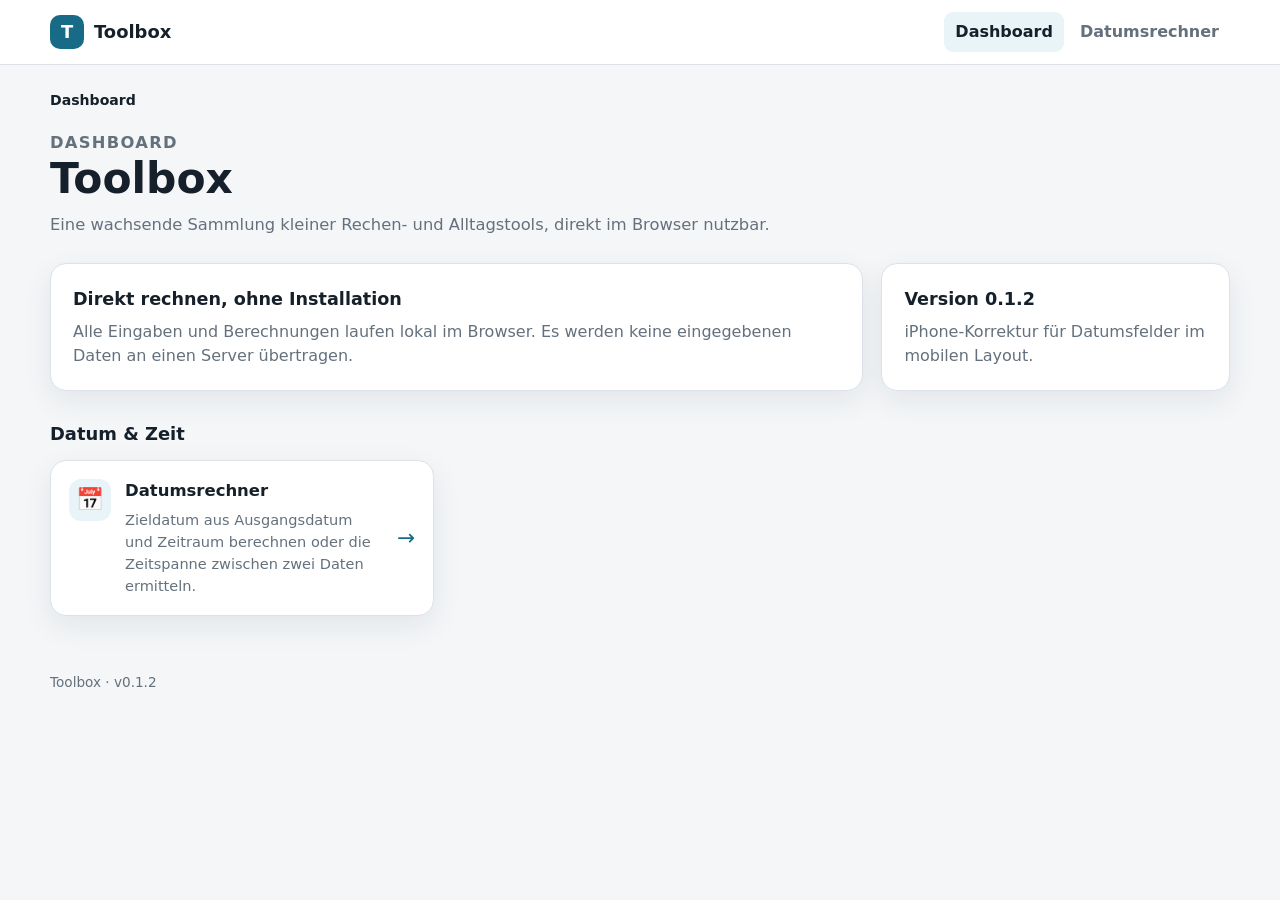
==== docs/index.html @ d1ec39c9 "v.0.1.2 fix iOS date input width" ====
<!doctype html>
<html lang="de">
<head>
  <meta charset="utf-8">
  <meta name="viewport" content="width=device-width, initial-scale=1">
  <meta name="description" content="Toolbox – persönliche Sammlung browserbasierter Rechen- und Alltagstools.">
  <title>Toolbox – Dashboard</title>
  <link rel="stylesheet" href="css/base.css">
  <link rel="stylesheet" href="css/navigation.css">
  <link rel="stylesheet" href="css/dashboard.css">
</head>
<body>
  <div data-site-header></div>

  <main>
    <nav class="breadcrumbs" aria-label="Breadcrumb" data-breadcrumbs></nav>

    <header class="page-heading">
      <p class="page-heading__eyebrow">Dashboard</p>
      <h1>Toolbox</h1>
      <p>Eine wachsende Sammlung kleiner Rechen- und Alltagstools, direkt im Browser nutzbar.</p>
    </header>

    <section class="dashboard-intro" aria-label="Projektübersicht">
      <div class="dashboard-intro__main">
        <h2>Direkt rechnen, ohne Installation</h2>
        <p>Alle Eingaben und Berechnungen laufen lokal im Browser. Es werden keine eingegebenen Daten an einen Server übertragen.</p>
      </div>
      <div class="dashboard-intro__side">
        <h2>Version 0.1.2</h2>
        <p>iPhone-Korrektur für Datumsfelder im mobilen Layout.</p>
      </div>
    </section>

    <div data-tool-dashboard>
      <p class="empty-state">Tools werden geladen …</p>
    </div>
  </main>

  <footer class="site-footer">Toolbox · v0.1.2</footer>

  <script type="module" src="js/navigation.js"></script>
  <script type="module" src="js/dashboard.js"></script>
</body>
</html>
---- docs/css/base.css ----
:root {
  color-scheme: light dark;
  --bg: #f4f6f8;
  --surface: #ffffff;
  --surface-soft: #f8fafb;
  --text: #16202a;
  --text-muted: #64717d;
  --border: #dce2e7;
  --accent: #176b87;
  --accent-strong: #0f536a;
  --accent-soft: #e8f4f7;
  --danger: #a22929;
  --danger-soft: #fff0f0;
  --shadow: 0 10px 30px rgba(23, 37, 48, 0.08);
  --radius: 16px;
  --radius-small: 10px;
  --content-width: 1180px;
}

* {
  box-sizing: border-box;
}

html {
  min-height: 100%;
  background: var(--bg);
}

body {
  min-height: 100vh;
  margin: 0;
  font-family: Inter, ui-sans-serif, system-ui, -apple-system, BlinkMacSystemFont, "Segoe UI", sans-serif;
  color: var(--text);
  background: var(--bg);
  line-height: 1.5;
}

a {
  color: inherit;
}

button,
input,
select {
  font: inherit;
}

button,
input,
select,
a {
  -webkit-tap-highlight-color: transparent;
}

main {
  width: min(calc(100% - 32px), var(--content-width));
  margin: 0 auto;
  padding: 24px 0 56px;
}

.page-heading {
  margin: 18px 0 26px;
}

.page-heading__eyebrow {
  margin: 0 0 4px;
  color: var(--accent);
  font-size: 0.82rem;
  font-weight: 800;
  letter-spacing: 0.08em;
  text-transform: uppercase;
}

.page-heading h1 {
  margin: 0;
  font-size: clamp(1.8rem, 4vw, 2.65rem);
  line-height: 1.12;
}

.page-heading p {
  max-width: 760px;
  margin: 10px 0 0;
  color: var(--text-muted);
  font-size: 1.02rem;
}

.panel {
  border: 1px solid var(--border);
  border-radius: var(--radius);
  background: var(--surface);
  box-shadow: var(--shadow);
}

.panel__header {
  padding: 20px 22px 0;
}

.panel__header h2 {
  margin: 0;
  font-size: 1.22rem;
}

.panel__header p {
  margin: 6px 0 0;
  color: var(--text-muted);
}

.panel__body {
  padding: 20px 22px 22px;
}

.field {
  display: grid;
  min-width: 0;
  gap: 7px;
  align-content: start;
}

.field label {
  font-weight: 700;
}

.field__hint {
  color: var(--text-muted);
  font-size: 0.86rem;
}

input,
select {
  width: 100%;
  min-width: 0;
  max-width: 100%;
  min-height: 46px;
  padding: 9px 11px;
  border: 1px solid var(--border);
  border-radius: var(--radius-small);
  color: var(--text);
  background: var(--surface);
}

input[type="date"] {
  display: block;
  inline-size: 100%;
  min-inline-size: 0;
  max-inline-size: 100%;
}

input:focus,
select:focus,
button:focus-visible,
a:focus-visible {
  outline: 3px solid color-mix(in srgb, var(--accent) 34%, transparent);
  outline-offset: 2px;
}

.primary-button {
  min-height: 46px;
  padding: 10px 18px;
  border: 0;
  border-radius: var(--radius-small);
  color: white;
  background: var(--accent);
  font-weight: 800;
  cursor: pointer;
}

.primary-button:hover {
  background: var(--accent-strong);
}

.form-message {
  margin: 2px 0 0;
  padding: 10px 12px;
  border-radius: var(--radius-small);
  font-size: 0.92rem;
}

.form-message--error {
  color: var(--danger);
  background: var(--danger-soft);
}

.error-box {
  display: grid;
  gap: 4px;
  padding: 16px;
  border: 1px solid color-mix(in srgb, var(--danger) 35%, var(--border));
  border-radius: var(--radius-small);
  color: var(--danger);
  background: var(--danger-soft);
}

.site-footer {
  width: min(calc(100% - 32px), var(--content-width));
  margin: 0 auto;
  padding: 0 0 28px;
  color: var(--text-muted);
  font-size: 0.85rem;
}

@media (prefers-color-scheme: dark) {
  :root {
    --bg: #10161b;
    --surface: #182127;
    --surface-soft: #131b20;
    --text: #edf3f6;
    --text-muted: #a7b4bc;
    --border: #314049;
    --accent: #4fa9c8;
    --accent-strong: #69b8d3;
    --accent-soft: #17313a;
    --danger: #ff9d9d;
    --danger-soft: #351c1c;
    --shadow: 0 12px 30px rgba(0, 0, 0, 0.22);
  }
}

@media (max-width: 640px) {
  main {
    width: min(calc(100% - 24px), var(--content-width));
    padding-top: 16px;
  }

  .page-heading {
    margin-top: 12px;
  }

  .panel__header,
  .panel__body {
    padding-left: 16px;
    padding-right: 16px;
  }

  .site-footer {
    width: min(calc(100% - 24px), var(--content-width));
  }
}
---- docs/css/navigation.css ----
.site-header {
  position: sticky;
  top: 0;
  z-index: 50;
  border-bottom: 1px solid var(--border);
  background: color-mix(in srgb, var(--surface) 94%, transparent);
  backdrop-filter: blur(14px);
}

.site-header__inner {
  width: min(calc(100% - 32px), var(--content-width));
  min-height: 64px;
  margin: 0 auto;
  display: flex;
  align-items: center;
  gap: 24px;
}

.site-brand {
  display: inline-flex;
  align-items: center;
  gap: 10px;
  color: var(--text);
  text-decoration: none;
  font-size: 1.12rem;
  font-weight: 850;
}

.site-brand__mark {
  display: grid;
  width: 34px;
  height: 34px;
  place-items: center;
  border-radius: 10px;
  color: white;
  background: var(--accent);
  font-weight: 900;
}

.topnav {
  display: flex;
  align-items: center;
  gap: 5px;
  margin-left: auto;
}

.topnav__link {
  padding: 8px 11px;
  border-radius: 9px;
  color: var(--text-muted);
  text-decoration: none;
  font-weight: 700;
}

.topnav__link:hover,
.topnav__link.is-active {
  color: var(--text);
  background: var(--accent-soft);
}

.menu-button {
  display: none;
  width: 44px;
  height: 44px;
  margin-left: auto;
  padding: 10px;
  border: 1px solid var(--border);
  border-radius: 11px;
  background: var(--surface);
  cursor: pointer;
}

.menu-button span {
  display: block;
  height: 2px;
  margin: 4px 0;
  border-radius: 2px;
  background: var(--text);
}

.breadcrumbs {
  display: flex;
  flex-wrap: wrap;
  align-items: center;
  gap: 7px;
  min-height: 24px;
  color: var(--text-muted);
  font-size: 0.88rem;
}

.breadcrumbs__link {
  color: var(--text-muted);
  text-decoration: none;
}

.breadcrumbs__link:hover {
  color: var(--accent);
  text-decoration: underline;
}

.breadcrumbs__current {
  color: var(--text);
  font-weight: 700;
}

.mobile-nav,
.mobile-nav-backdrop {
  display: none;
}

@media (max-width: 760px) {
  .site-header__inner {
    width: min(calc(100% - 24px), var(--content-width));
  }

  .topnav {
    display: none;
  }

  .menu-button {
    display: block;
  }

  .mobile-nav-backdrop:not([hidden]) {
    position: fixed;
    inset: 64px 0 0;
    z-index: 55;
    display: block;
    background: rgba(0, 0, 0, 0.36);
  }

  .mobile-nav:not([hidden]) {
    position: fixed;
    top: 64px;
    right: 0;
    bottom: 0;
    z-index: 60;
    display: block;
    width: min(86vw, 340px);
    overflow-y: auto;
    padding: 16px;
    border-left: 1px solid var(--border);
    background: var(--surface);
    box-shadow: -12px 0 30px rgba(0, 0, 0, 0.15);
  }

  .menu-open {
    overflow: hidden;
  }

  .mobile-nav__top {
    padding: 4px 4px 13px;
    border-bottom: 1px solid var(--border);
  }

  .mobile-nav__title {
    font-size: 1.06rem;
    font-weight: 850;
  }

  .mobile-nav__group {
    padding: 15px 0 4px;
  }

  .mobile-nav__heading {
    margin: 0 6px 6px;
    color: var(--text-muted);
    font-size: 0.73rem;
    letter-spacing: 0.08em;
    text-transform: uppercase;
  }

  .mobile-nav__link {
    display: block;
    padding: 11px 12px;
    border-radius: 10px;
    color: var(--text);
    text-decoration: none;
    font-weight: 700;
  }

  .mobile-nav__link:hover,
  .mobile-nav__link.is-active {
    background: var(--accent-soft);
  }
}
---- docs/css/dashboard.css ----
.dashboard-intro {
  display: grid;
  grid-template-columns: minmax(0, 1.4fr) minmax(260px, 0.6fr);
  gap: 18px;
  margin: 8px 0 30px;
}

.dashboard-intro__main,
.dashboard-intro__side {
  padding: 22px;
  border: 1px solid var(--border);
  border-radius: var(--radius);
  background: var(--surface);
  box-shadow: var(--shadow);
}

.dashboard-intro__main h2,
.dashboard-intro__side h2 {
  margin: 0 0 7px;
  font-size: 1.1rem;
}

.dashboard-intro__main p,
.dashboard-intro__side p {
  margin: 0;
  color: var(--text-muted);
}

.dashboard-section {
  margin-top: 28px;
}

.dashboard-section__header {
  display: flex;
  align-items: center;
  margin-bottom: 12px;
}

.dashboard-section__header h2 {
  margin: 0;
  font-size: 1.12rem;
}

.tool-grid {
  display: grid;
  grid-template-columns: repeat(3, minmax(0, 1fr));
  gap: 14px;
}

.tool-card {
  display: grid;
  grid-template-columns: auto 1fr auto;
  gap: 14px;
  min-height: 132px;
  padding: 18px;
  border: 1px solid var(--border);
  border-radius: var(--radius);
  color: var(--text);
  background: var(--surface);
  box-shadow: var(--shadow);
  text-decoration: none;
  transition: transform 120ms ease, border-color 120ms ease;
}

.tool-card:hover {
  transform: translateY(-2px);
  border-color: color-mix(in srgb, var(--accent) 55%, var(--border));
}

.tool-card__icon {
  display: grid;
  width: 42px;
  height: 42px;
  place-items: center;
  border-radius: 12px;
  background: var(--accent-soft);
  font-size: 1.4rem;
}

.tool-card__content {
  display: grid;
  align-content: start;
  gap: 6px;
}

.tool-card__title {
  font-size: 1.03rem;
  font-weight: 850;
}

.tool-card__description {
  color: var(--text-muted);
  font-size: 0.91rem;
}

.tool-card__arrow {
  align-self: center;
  color: var(--accent);
  font-size: 1.35rem;
}

.empty-state {
  padding: 20px;
  border: 1px dashed var(--border);
  border-radius: var(--radius);
  color: var(--text-muted);
}

@media (max-width: 900px) {
  .tool-grid {
    grid-template-columns: repeat(2, minmax(0, 1fr));
  }
}

@media (max-width: 680px) {
  .dashboard-intro {
    grid-template-columns: 1fr;
  }

  .tool-grid {
    grid-template-columns: 1fr;
  }

  .tool-card {
    min-height: 116px;
  }
}
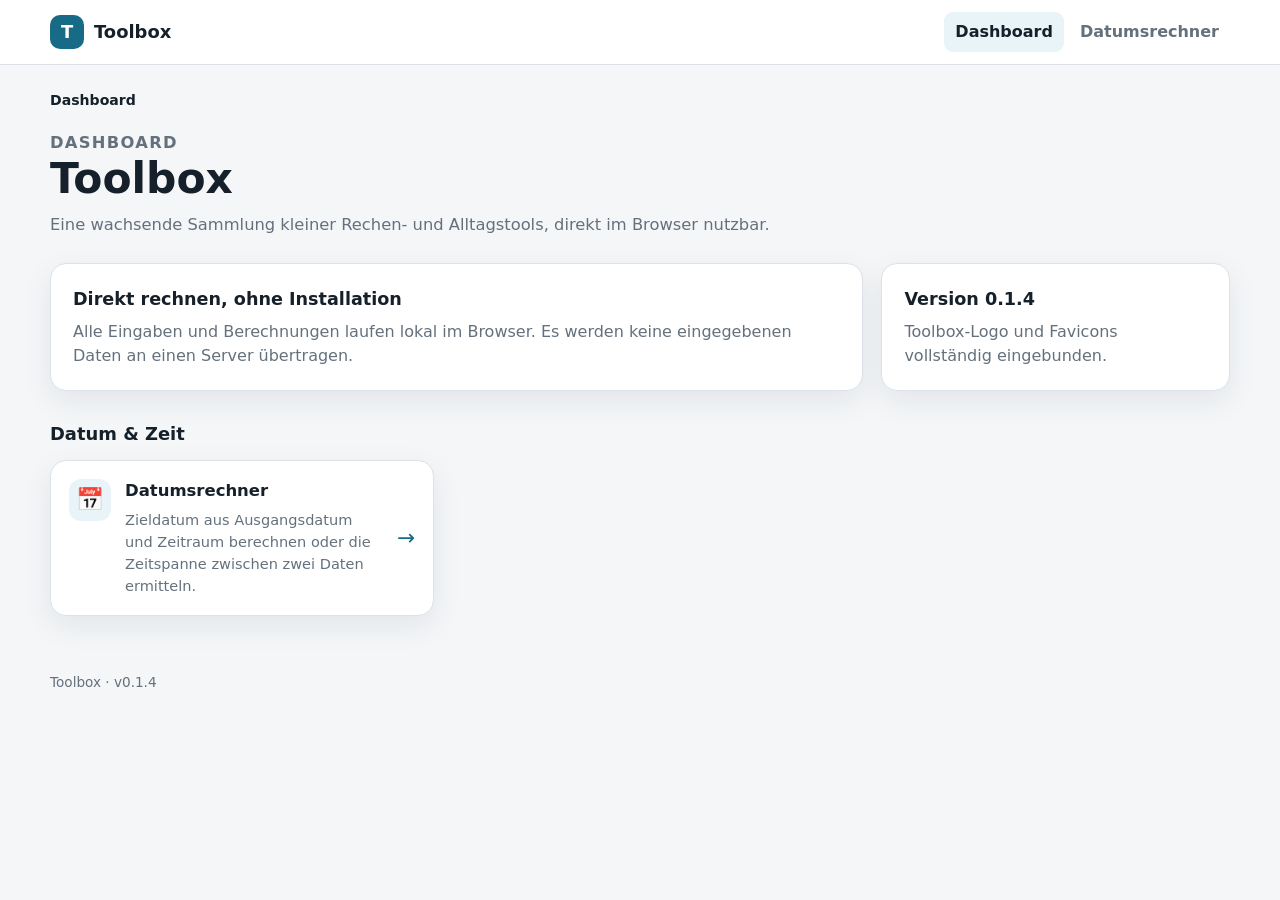
==== commit 82fb3660: "v.0.1.4 integrate toolbox branding" ====
--- a/docs/index.html
+++ b/docs/index.html
@@ -4,6 +4,13 @@
   <meta charset="utf-8">
   <meta name="viewport" content="width=device-width, initial-scale=1">
   <meta name="description" content="Toolbox – persönliche Sammlung browserbasierter Rechen- und Alltagstools.">
+  <link rel="icon" href="assets/favicon/favicon.ico" sizes="any">
+  <link rel="icon" type="image/png" sizes="48x48" href="assets/favicon/favicon-48x48.png">
+  <link rel="icon" type="image/png" sizes="32x32" href="assets/favicon/favicon-32x32.png">
+  <link rel="icon" type="image/png" sizes="16x16" href="assets/favicon/favicon-16x16.png">
+  <link rel="apple-touch-icon" sizes="180x180" href="assets/favicon/apple-touch-icon.png">
+  <link rel="manifest" href="assets/favicon/site.webmanifest">
+  <meta name="theme-color" content="#316880">
   <title>Toolbox – Dashboard</title>
   <link rel="stylesheet" href="css/base.css">
   <link rel="stylesheet" href="css/navigation.css">
@@ -27,8 +34,8 @@
         <p>Alle Eingaben und Berechnungen laufen lokal im Browser. Es werden keine eingegebenen Daten an einen Server übertragen.</p>
       </div>
       <div class="dashboard-intro__side">
-        <h2>Version 0.1.2</h2>
-        <p>iPhone-Korrektur für Datumsfelder im mobilen Layout.</p>
+        <h2>Version 0.1.4</h2>
+        <p>Toolbox-Logo und Favicons vollständig eingebunden.</p>
       </div>
     </section>
 
@@ -37,7 +44,7 @@
     </div>
   </main>
 
-  <footer class="site-footer">Toolbox · v0.1.2</footer>
+  <footer class="site-footer">Toolbox · v0.1.4</footer>
 
   <script type="module" src="js/navigation.js"></script>
   <script type="module" src="js/dashboard.js"></script>
--- a/docs/css/base.css
+++ b/docs/css/base.css
@@ -225,12 +225,40 @@
     margin-top: 12px;
   }
 
+  .panel,
+  .panel__header,
+  .panel__body,
+  .calculator-form,
+  .field {
+    min-width: 0;
+    max-width: 100%;
+  }
+
   .panel__header,
   .panel__body {
     padding-left: 16px;
     padding-right: 16px;
   }
 
+  .field {
+    overflow: hidden;
+  }
+
+  input[type="date"] {
+    display: block;
+    box-sizing: border-box;
+    width: 100% !important;
+    min-width: 0 !important;
+    max-width: 100% !important;
+    -webkit-appearance: none;
+    appearance: none;
+  }
+
+  input[type="date"]::-webkit-date-and-time-value {
+    min-width: 0;
+    text-align: left;
+  }
+
   .site-footer {
     width: min(calc(100% - 24px), var(--content-width));
   }
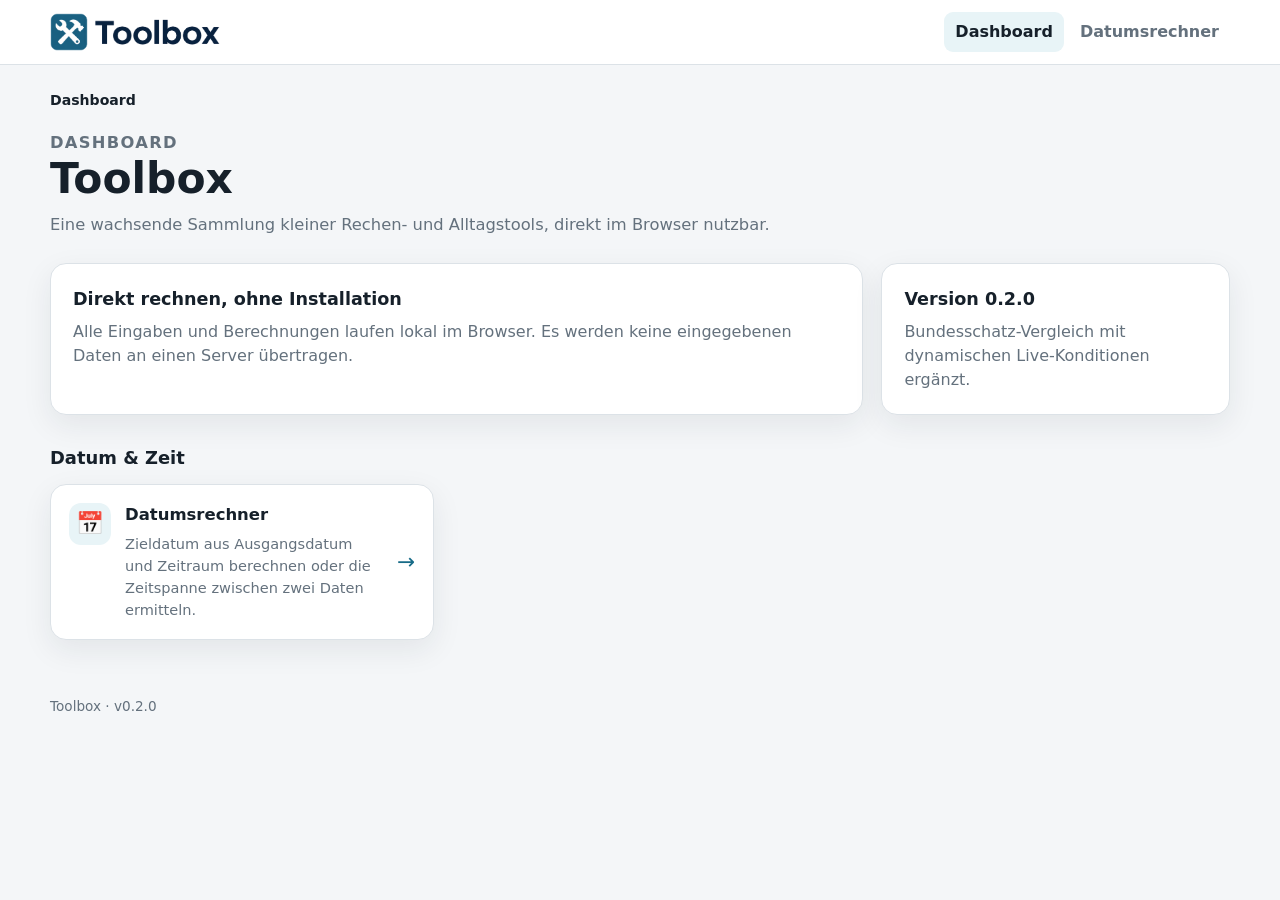
==== commit bc0522b5: "v.0.2.0 add Bundesschatz comparison calculator" ====
--- a/docs/index.html
+++ b/docs/index.html
@@ -34,8 +34,8 @@
         <p>Alle Eingaben und Berechnungen laufen lokal im Browser. Es werden keine eingegebenen Daten an einen Server übertragen.</p>
       </div>
       <div class="dashboard-intro__side">
-        <h2>Version 0.1.4</h2>
-        <p>Toolbox-Logo und Favicons vollständig eingebunden.</p>
+        <h2>Version 0.2.0</h2>
+        <p>Bundesschatz-Vergleich mit dynamischen Live-Konditionen ergänzt.</p>
       </div>
     </section>
 
@@ -44,7 +44,7 @@
     </div>
   </main>
 
-  <footer class="site-footer">Toolbox · v0.1.4</footer>
+  <footer class="site-footer">Toolbox · v0.2.0</footer>
 
   <script type="module" src="js/navigation.js"></script>
   <script type="module" src="js/dashboard.js"></script>
--- a/docs/css/navigation.css
+++ b/docs/css/navigation.css
@@ -26,15 +26,12 @@
   font-weight: 850;
 }
 
-.site-brand__mark {
-  display: grid;
-  width: 34px;
-  height: 34px;
-  place-items: center;
-  border-radius: 10px;
-  color: white;
-  background: var(--accent);
-  font-weight: 900;
+.site-brand__logo {
+  display: block;
+  width: auto;
+  height: 40px;
+  max-width: 170px;
+  object-fit: contain;
 }
 
 .topnav {
@@ -113,6 +110,11 @@
     width: min(calc(100% - 24px), var(--content-width));
   }
 
+  .site-brand__logo {
+    height: 36px;
+    max-width: 150px;
+  }
+
   .topnav {
     display: none;
   }
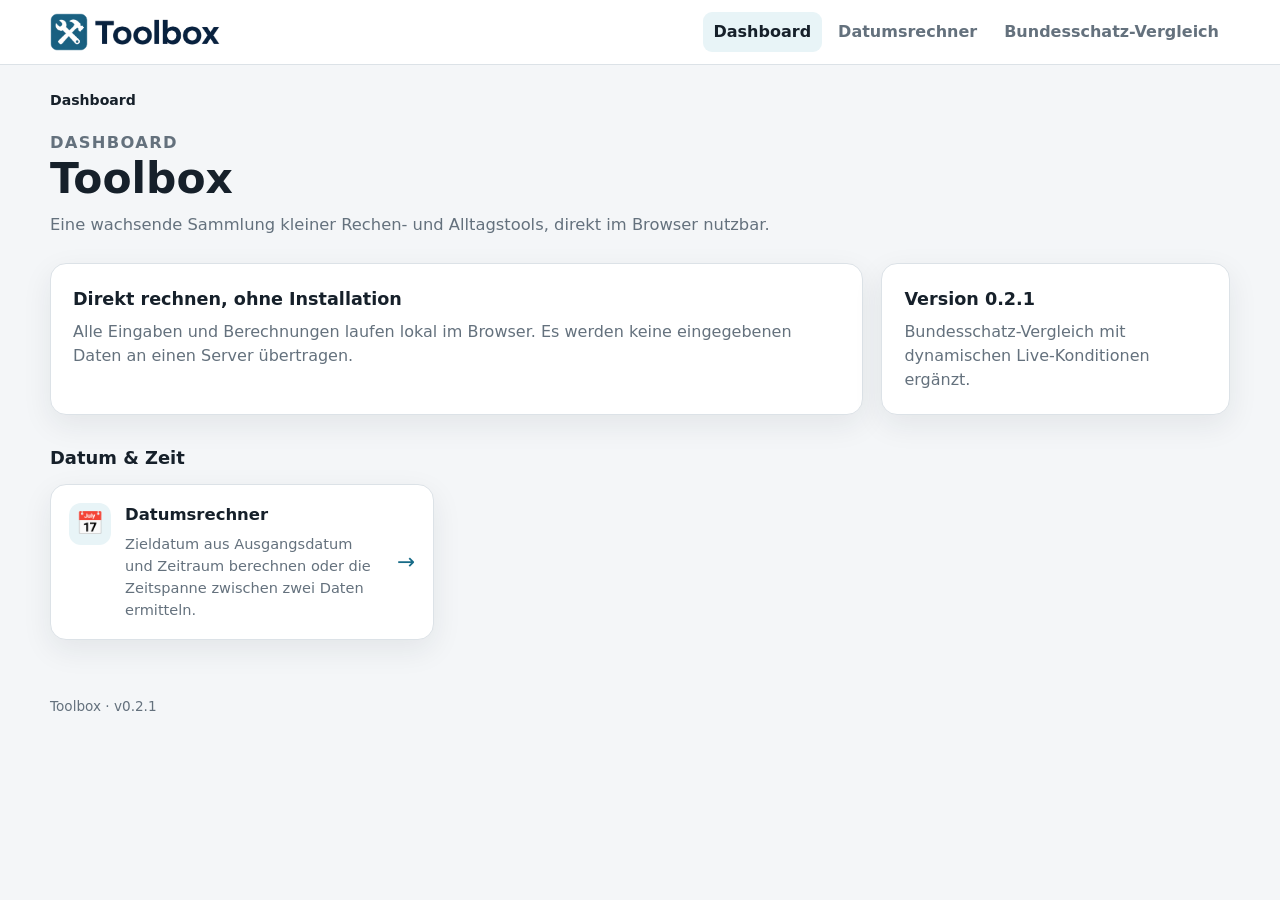
==== commit ced73011: "v.0.2.1 use Bundesschatz proxy" ====
--- a/docs/index.html
+++ b/docs/index.html
@@ -34,7 +34,7 @@
         <p>Alle Eingaben und Berechnungen laufen lokal im Browser. Es werden keine eingegebenen Daten an einen Server übertragen.</p>
       </div>
       <div class="dashboard-intro__side">
-        <h2>Version 0.2.0</h2>
+        <h2>Version 0.2.1</h2>
         <p>Bundesschatz-Vergleich mit dynamischen Live-Konditionen ergänzt.</p>
       </div>
     </section>
@@ -44,7 +44,7 @@
     </div>
   </main>
 
-  <footer class="site-footer">Toolbox · v0.2.0</footer>
+  <footer class="site-footer">Toolbox · v0.2.1</footer>
 
   <script type="module" src="js/navigation.js"></script>
   <script type="module" src="js/dashboard.js"></script>
--- a/docs/css/dashboard.css
+++ b/docs/css/dashboard.css
@@ -125,3 +125,22 @@
     min-height: 116px;
   }
 }
+
+@media (max-width: 680px) {
+  /* Das Dashboard soll am Handy sofort die Werkzeuge zeigen. */
+  .dashboard-intro {
+    display: none;
+  }
+
+  .page-heading {
+    margin-bottom: 10px;
+  }
+
+  .page-heading > p:last-child {
+    display: none;
+  }
+
+  .dashboard-section {
+    margin-top: 18px;
+  }
+}
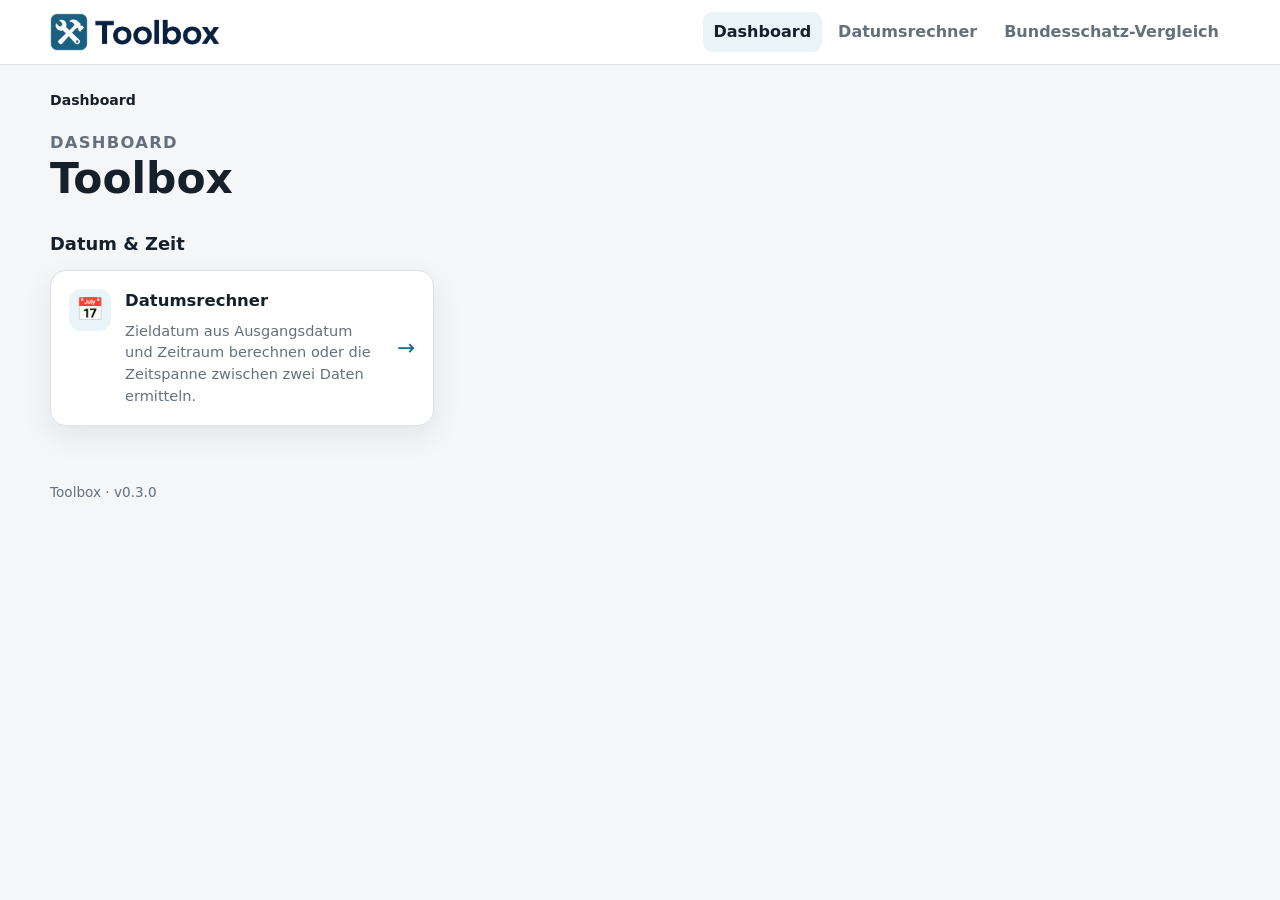
==== commit 52314356: "v.0.3.0 add effective interest comparison" ====
--- a/docs/index.html
+++ b/docs/index.html
@@ -25,26 +25,14 @@
     <header class="page-heading">
       <p class="page-heading__eyebrow">Dashboard</p>
       <h1>Toolbox</h1>
-      <p>Eine wachsende Sammlung kleiner Rechen- und Alltagstools, direkt im Browser nutzbar.</p>
     </header>
-
-    <section class="dashboard-intro" aria-label="Projektübersicht">
-      <div class="dashboard-intro__main">
-        <h2>Direkt rechnen, ohne Installation</h2>
-        <p>Alle Eingaben und Berechnungen laufen lokal im Browser. Es werden keine eingegebenen Daten an einen Server übertragen.</p>
-      </div>
-      <div class="dashboard-intro__side">
-        <h2>Version 0.2.1</h2>
-        <p>Bundesschatz-Vergleich mit dynamischen Live-Konditionen ergänzt.</p>
-      </div>
-    </section>
 
     <div data-tool-dashboard>
       <p class="empty-state">Tools werden geladen …</p>
     </div>
   </main>
 
-  <footer class="site-footer">Toolbox · v0.2.1</footer>
+  <footer class="site-footer">Toolbox · v0.3.0</footer>
 
   <script type="module" src="js/navigation.js"></script>
   <script type="module" src="js/dashboard.js"></script>
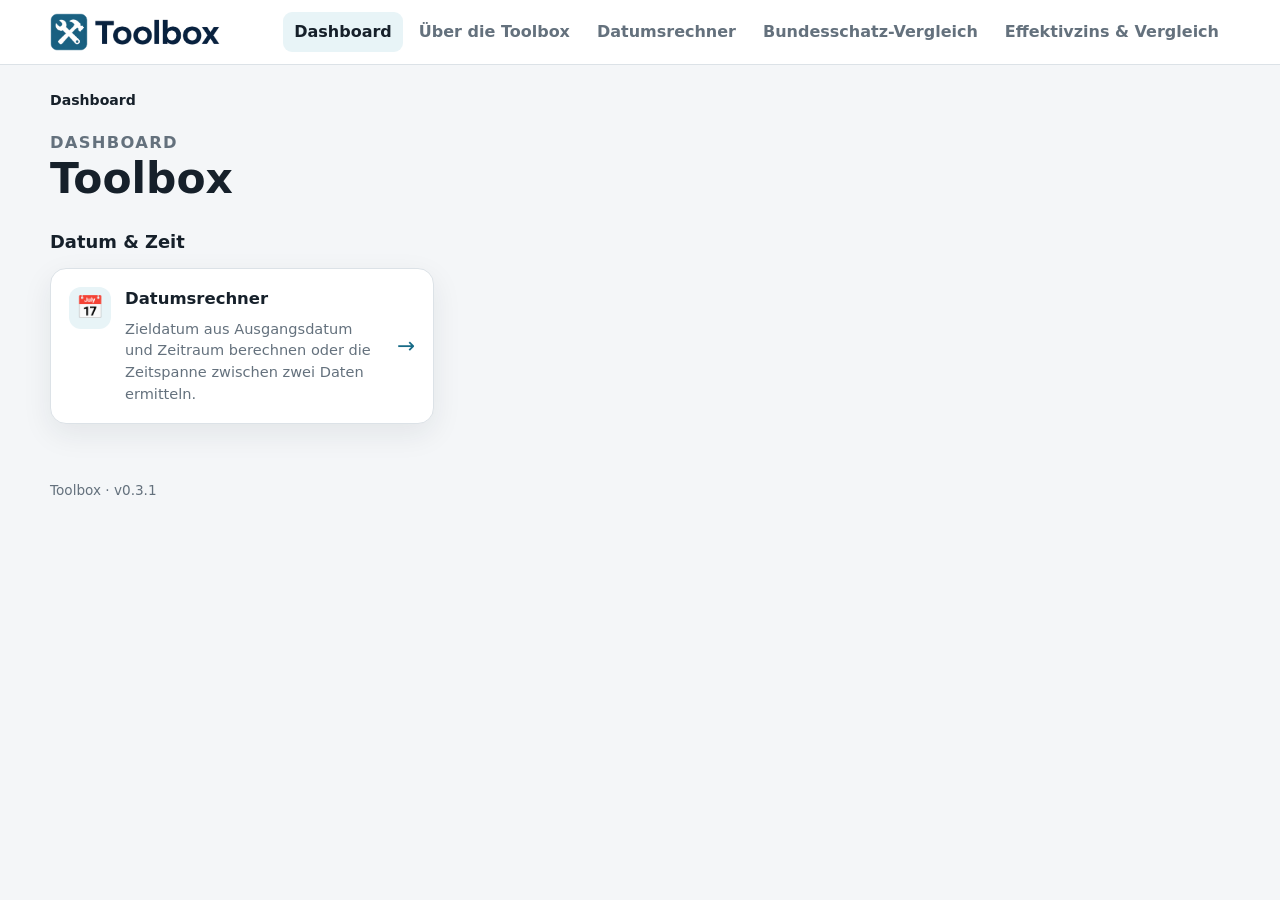
==== commit 8a9a3ab4: "v.0.3.1 fix effective interest tax logic" ====
--- a/docs/index.html
+++ b/docs/index.html
@@ -32,7 +32,7 @@
     </div>
   </main>
 
-  <footer class="site-footer">Toolbox · v0.3.0</footer>
+  <footer class="site-footer">Toolbox · v0.3.1</footer>
 
   <script type="module" src="js/navigation.js"></script>
   <script type="module" src="js/dashboard.js"></script>
--- a/docs/css/navigation.css
+++ b/docs/css/navigation.css
@@ -105,7 +105,7 @@
   display: none;
 }
 
-@media (max-width: 760px) {
+@media (max-width: 1080px) {
   .site-header__inner {
     width: min(calc(100% - 24px), var(--content-width));
   }
--- a/docs/css/dashboard.css
+++ b/docs/css/dashboard.css
@@ -1,33 +1,5 @@
-.dashboard-intro {
-  display: grid;
-  grid-template-columns: minmax(0, 1.4fr) minmax(260px, 0.6fr);
-  gap: 18px;
-  margin: 8px 0 30px;
-}
-
-.dashboard-intro__main,
-.dashboard-intro__side {
-  padding: 22px;
-  border: 1px solid var(--border);
-  border-radius: var(--radius);
-  background: var(--surface);
-  box-shadow: var(--shadow);
-}
-
-.dashboard-intro__main h2,
-.dashboard-intro__side h2 {
-  margin: 0 0 7px;
-  font-size: 1.1rem;
-}
-
-.dashboard-intro__main p,
-.dashboard-intro__side p {
-  margin: 0;
-  color: var(--text-muted);
-}
-
 .dashboard-section {
-  margin-top: 28px;
+  margin-top: 22px;
 }
 
 .dashboard-section__header {
@@ -113,8 +85,12 @@
 }
 
 @media (max-width: 680px) {
-  .dashboard-intro {
-    grid-template-columns: 1fr;
+  .page-heading {
+    margin-bottom: 10px;
+  }
+
+  .dashboard-section {
+    margin-top: 14px;
   }
 
   .tool-grid {
@@ -122,25 +98,11 @@
   }
 
   .tool-card {
-    min-height: 116px;
+    min-height: 104px;
+    padding: 15px;
+  }
+
+  .tool-card__description {
+    font-size: 0.86rem;
   }
 }
-
-@media (max-width: 680px) {
-  /* Das Dashboard soll am Handy sofort die Werkzeuge zeigen. */
-  .dashboard-intro {
-    display: none;
-  }
-
-  .page-heading {
-    margin-bottom: 10px;
-  }
-
-  .page-heading > p:last-child {
-    display: none;
-  }
-
-  .dashboard-section {
-    margin-top: 18px;
-  }
-}
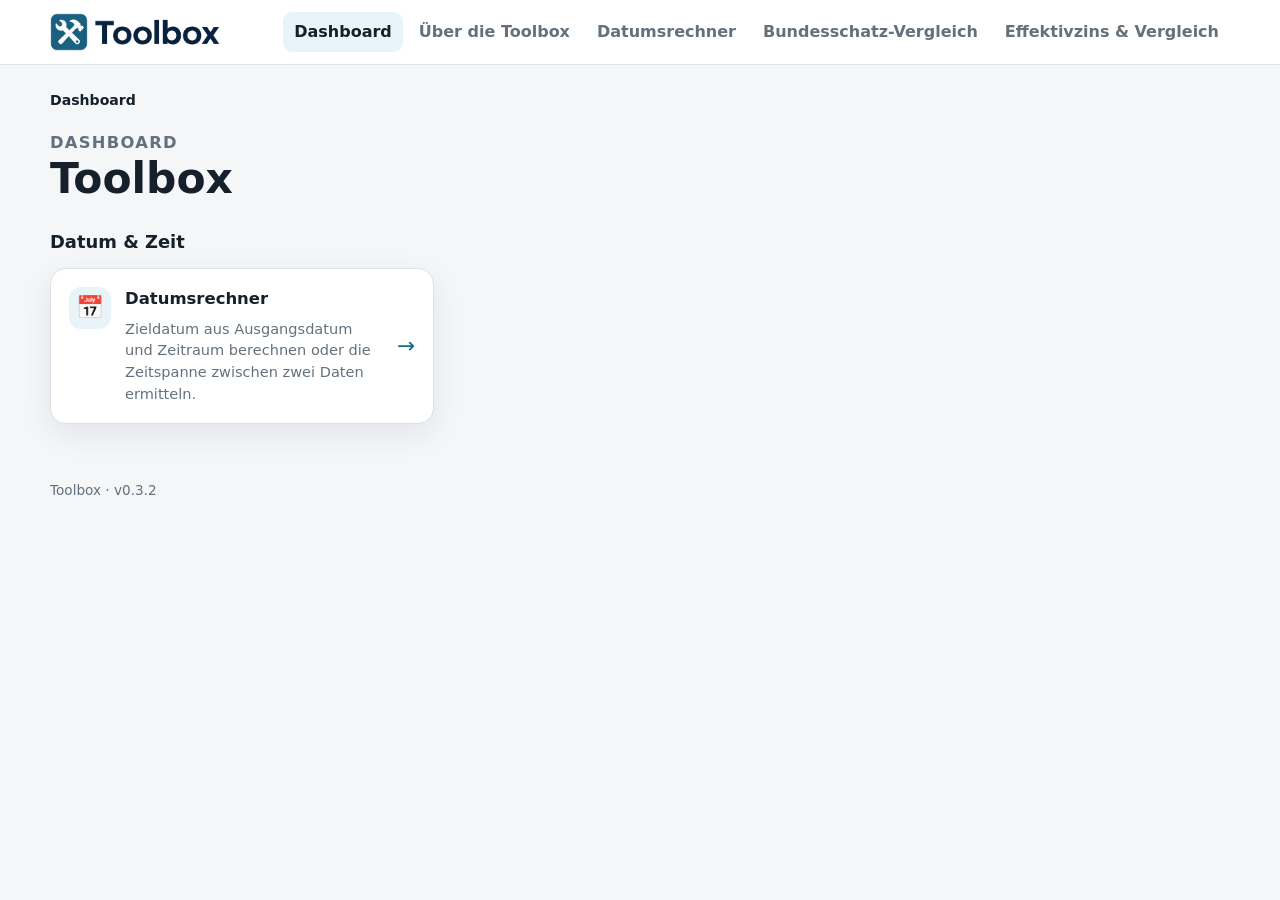
==== commit 46c3e393: "v.0.3.2 improve effective interest inputs" ====
--- a/docs/index.html
+++ b/docs/index.html
@@ -32,7 +32,7 @@
     </div>
   </main>
 
-  <footer class="site-footer">Toolbox · v0.3.1</footer>
+  <footer class="site-footer">Toolbox · v0.3.2</footer>
 
   <script type="module" src="js/navigation.js"></script>
   <script type="module" src="js/dashboard.js"></script>
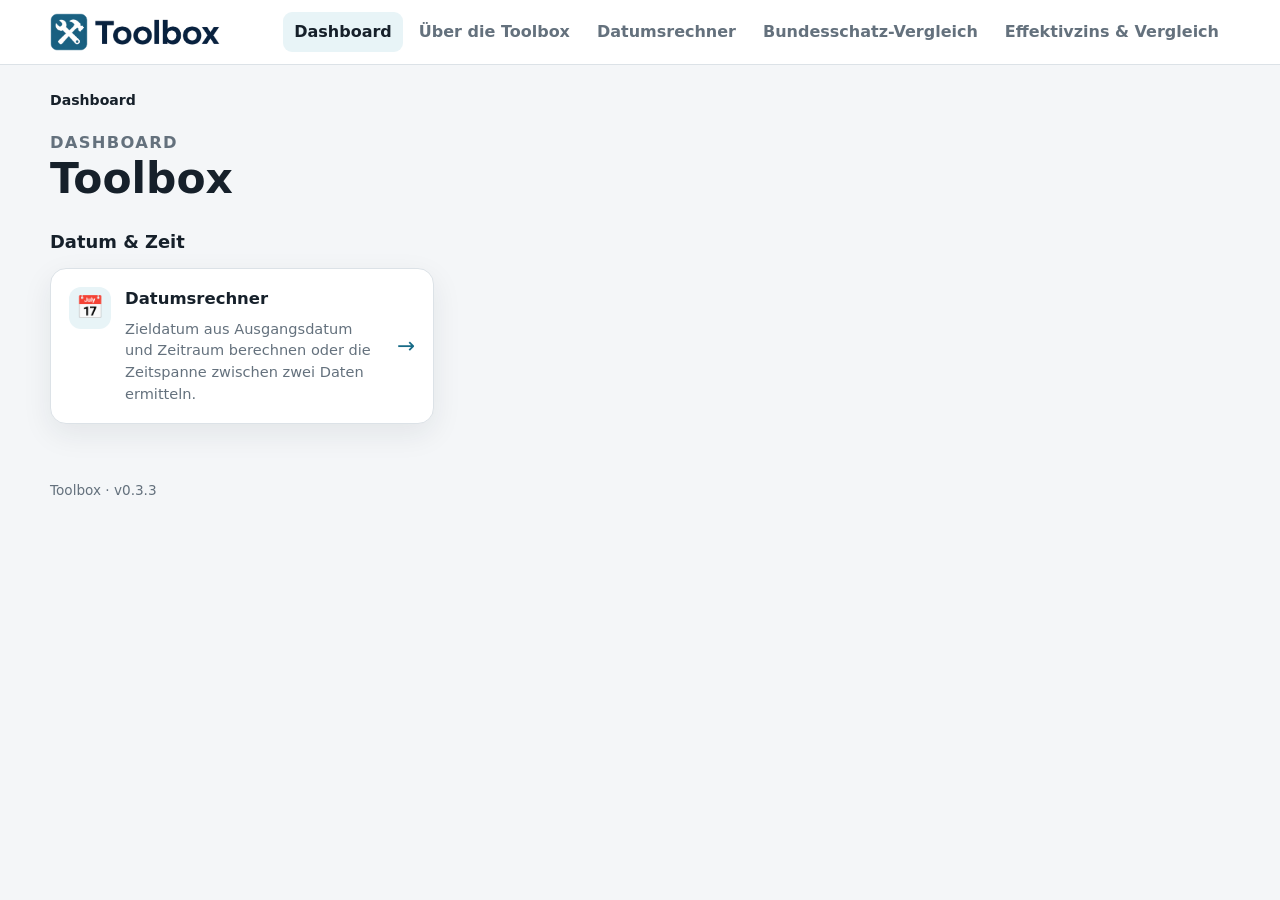
==== commit d0459aae: "v.0.3.3 refine effective interest form" ====
--- a/docs/index.html
+++ b/docs/index.html
@@ -32,7 +32,7 @@
     </div>
   </main>
 
-  <footer class="site-footer">Toolbox · v0.3.2</footer>
+  <footer class="site-footer">Toolbox · v0.3.3</footer>
 
   <script type="module" src="js/navigation.js"></script>
   <script type="module" src="js/dashboard.js"></script>
